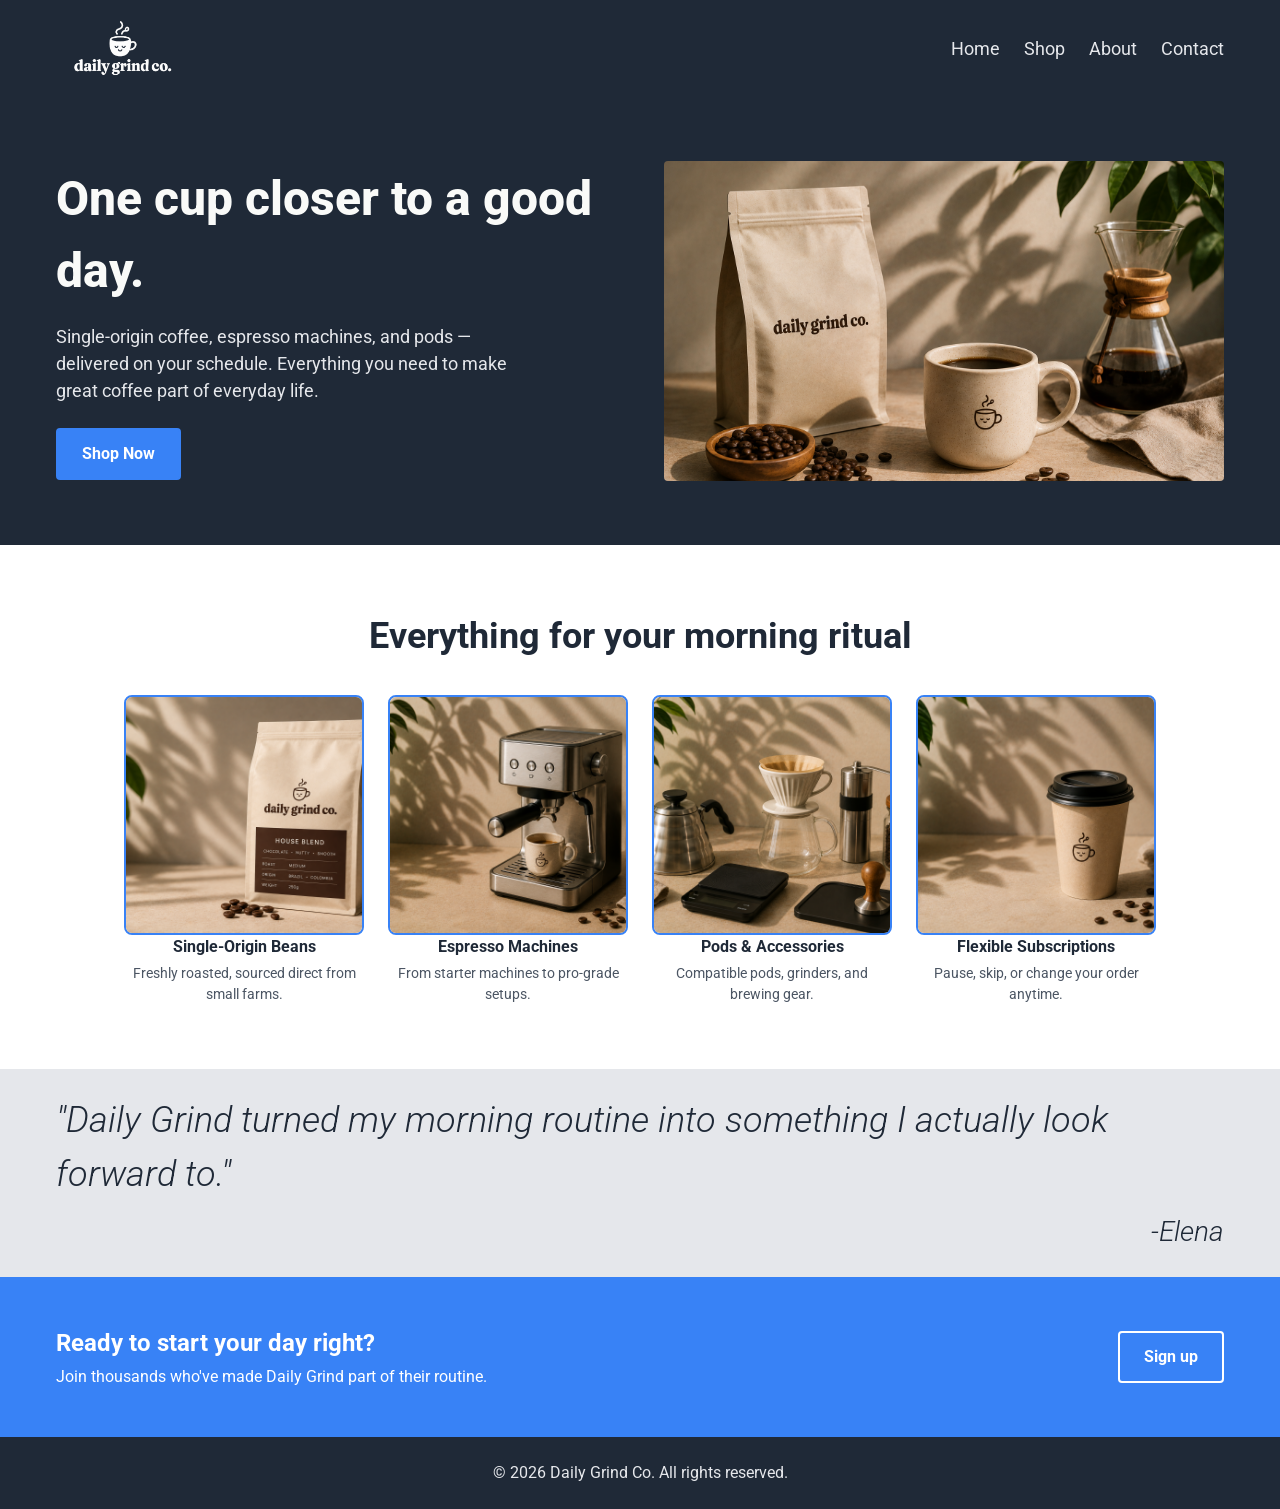
==== index.html @ 5344a770 "display pooter seperately on the bottom right corner of quote section." ====
<!doctype html>
<html lang="en">
  <head>
    <meta charset="UTF-8" />
    <meta name="viewport" content="width=device-width, initial-scale=1.0" />
    <title>Daily Grind Co.</title>
    <link rel="stylesheet" href="css/style.css" />
  </head>

  <body>
    <!-- Header -->
    <header class="site-header">
      <div class="container">
        <img src="images/logo.png" alt="Daily Grind Co." class="logo-img" />
        <nav class="site-nav">
          <ul>
            <li><a href="index.html">Home</a></li>
            <li><a href="shop.html">Shop</a></li>
            <li><a href="about.html">About</a></li>
            <li><a href="contact.html">Contact</a></li>
          </ul>
        </nav>
      </div>
    </header>

    <!-- Main Content -->
    <main class="site-main">
      <section class="hero">
        <div class="container hero-inner">
          <div class="hero-content">
            <h1>One cup closer to a good day.</h1>
            <p>
              Single-origin coffee, espresso machines, and pods — delivered on
              your schedule. Everything you need to make great coffee part of
              everyday life.
            </p>
            <a href="shop.html" class="btn">Shop Now</a>
          </div>
          <img
            src="images/banner.png"
            alt="A bag of Daily Grind Co. coffee beans beside a filled cup"
            class="hero-image"
          />
        </div>
      </section>

      <!-- Info / features -->
      <section class="info">
        <div class="container">
          <h2>Everything for your morning ritual</h2>
          <div class="info-cards">
            <div class="info-card">
              <img
                src="images/coffee-bag.png"
                alt="A bag of Daily Grind Co. single-origin coffee beans"
                class="info-card-box"
              />
              <h3>Single-Origin Beans</h3>
              <p>Freshly roasted, sourced direct from small farms.</p>
            </div>

            <div class="info-card">
              <img
                src="images/espresso-machine.png"
                alt="An espresso machine"
                class="info-card-box"
              />
              <h3>Espresso Machines</h3>
              <p>From starter machines to pro-grade setups.</p>
            </div>

            <div class="info-card">
              <img
                src="images/accessories.png"
                alt="Coffee accessories"
                class="info-card-box"
              />
              <h3>Pods &amp; Accessories</h3>
              <p>Compatible pods, grinders, and brewing gear.</p>
            </div>

            <div class="info-card">
              <img
                src="images/togocup.png"
                alt="Flexible subscription options"
                class="info-card-box"
              />
              <h3>Flexible Subscriptions</h3>
              <p>Pause, skip, or change your order anytime.</p>
            </div>
          </div>
        </div>
      </section>

      <!-- Quote / testimonial -->
      <section class="quote">
        <div class="container">
          <blockquote>
            "Daily Grind turned my morning routine into something I actually
            look forward to."
            <footer>-Elena</footer>
          </blockquote>
        </div>
      </section>

      <!-- Call to action banner -->
      <section class="cta">
        <div class="container cta-inner">
          <div class="cta-text">
            <h2>Ready to start your day right?</h2>
            <p>Join thousands who've made Daily Grind part of their routine.</p>
          </div>
          <a href="#" class="btn">Sign up</a>
        </div>
      </section>
    </main>

    <!-- Footer -->
    <footer class="site-footer">
      <div class="container">
        <p>&copy; 2026 Daily Grind Co. All rights reserved.</p>
      </div>
    </footer>
  </body>
</html>
---- css/style.css ----
@import url('fonts.css');

* {
  box-sizing: border-box;
  margin: 0;
  padding: 0;
}

body {
  font-family: 'Roboto', sans-serif;
  line-height: 1.5;
  color: #1f2937;
}

img {
  max-width: 100%;
  display: block;
}

a {
  color: inherit;
  text-decoration: none;
}

ul {
  list-style: none;
}

.container {
  max-width: 1200px;
  margin: 0 auto;
  padding: 0 16px;
}

.btn {
  display: inline-block;
  background-color: #3882f6;
  color: #ffffff;
  font-weight: 700;
  font-size: 16px;
  padding: 12px 24px;
  border-radius: 4px;
  border: 2px solid #3882f6;
}

/* header */

.site-header {
  background-color: #1f2937;
  color: #f9faf8;
  padding: 16px 0;
}

.site-header .container {
  display: flex;
  align-items: center;
  justify-content: space-between;
}

.site-nav ul {
  display: flex;
  gap: 24px;
}

.site-nav a {
  font-size: 18px;
  color: #e5e7eb;
}

.logo-img {
  height: 65px;
  width: auto;
}

/* Hero */

.hero {
  background-color: #1f2937;
  color: #f9faf8;
  padding: 64px 0;
}

.hero-inner {
  display: flex;
  align-items: center;
  gap: 48px;
}

.hero-content {
  flex: 1;
}

.hero-content h1 {
  font-size: 48px;
  font-weight: 800;
  color: #f9faf8;
  margin-bottom: 16px;
}

.hero-content p {
  font-size: 18px;
  color: #e5e7eb;
  max-width: 480px;
  margin-bottom: 24px;
}

.hero-image {
  flex: 1;
  width: 100%;
  height: 320px;
  object-fit: cover;
  border-radius: 4px;
}

/* Info / features */

.info {
  padding: 64px 0;
  text-align: center;
}

.info h2 {
  font-size: 36px;
  font-weight: 700;
  color: #1f2937;
  margin-bottom: 32px;
}

.info-cards {
  display: flex;
  justify-content: center;
  gap: 24px;
  flex-wrap: wrap;
}

.info-card {
  flex: 1 1 220px;
  max-width: 240px;
}

.info-card-box {
  width: 100%;
  aspect-ratio: 1;
  object-fit: cover;
  border: 2px solid #3882f6;
  border-radius: 8px;
}

.info-card h3 {
  font-size: 16px;
  font-weight: 700;
  margin-bottom: 4px;
}

.info-card p {
  font-size: 14px;
  color: #4b5563;
}

/* CTA banner */

.cta {
  background-color: #3882f6;
  color: #ffffff;
  padding: 48px 0;
}

.cta-inner {
  display: flex;
  align-items: center;
  justify-content: space-between;
  flex-wrap: wrap;
  gap: 24px;
}

.cta-text h2 {
  font-size: 24px;
  font-weight: 700;
  margin-bottom: 4px;
}

.cta-text p {
  font-size: 16px;
}

.cta .btn {
  background-color: transparent;
  border: 2px solid #ffffff;
  color: #ffffff;
}

/* quote */
.quote {
  background-color: #e5e7eb;
}
blockquote {
  font-size: 36px;
  font-style: italic;
  font-weight: 300;
  color: #1f2937;
  padding: 24px 0;
  margin: 0;
}
.quote .container {
  display: flex;
  flex-direction: column;
}
blockquote footer {
  font-size: 28px;
  text-align: right;
  margin-top: 10px;
}

/* footer */

.site-footer {
  background-color: #1f2937;
  color: #e5e7eb;
  padding: 24px 0;
  text-align: center;
}
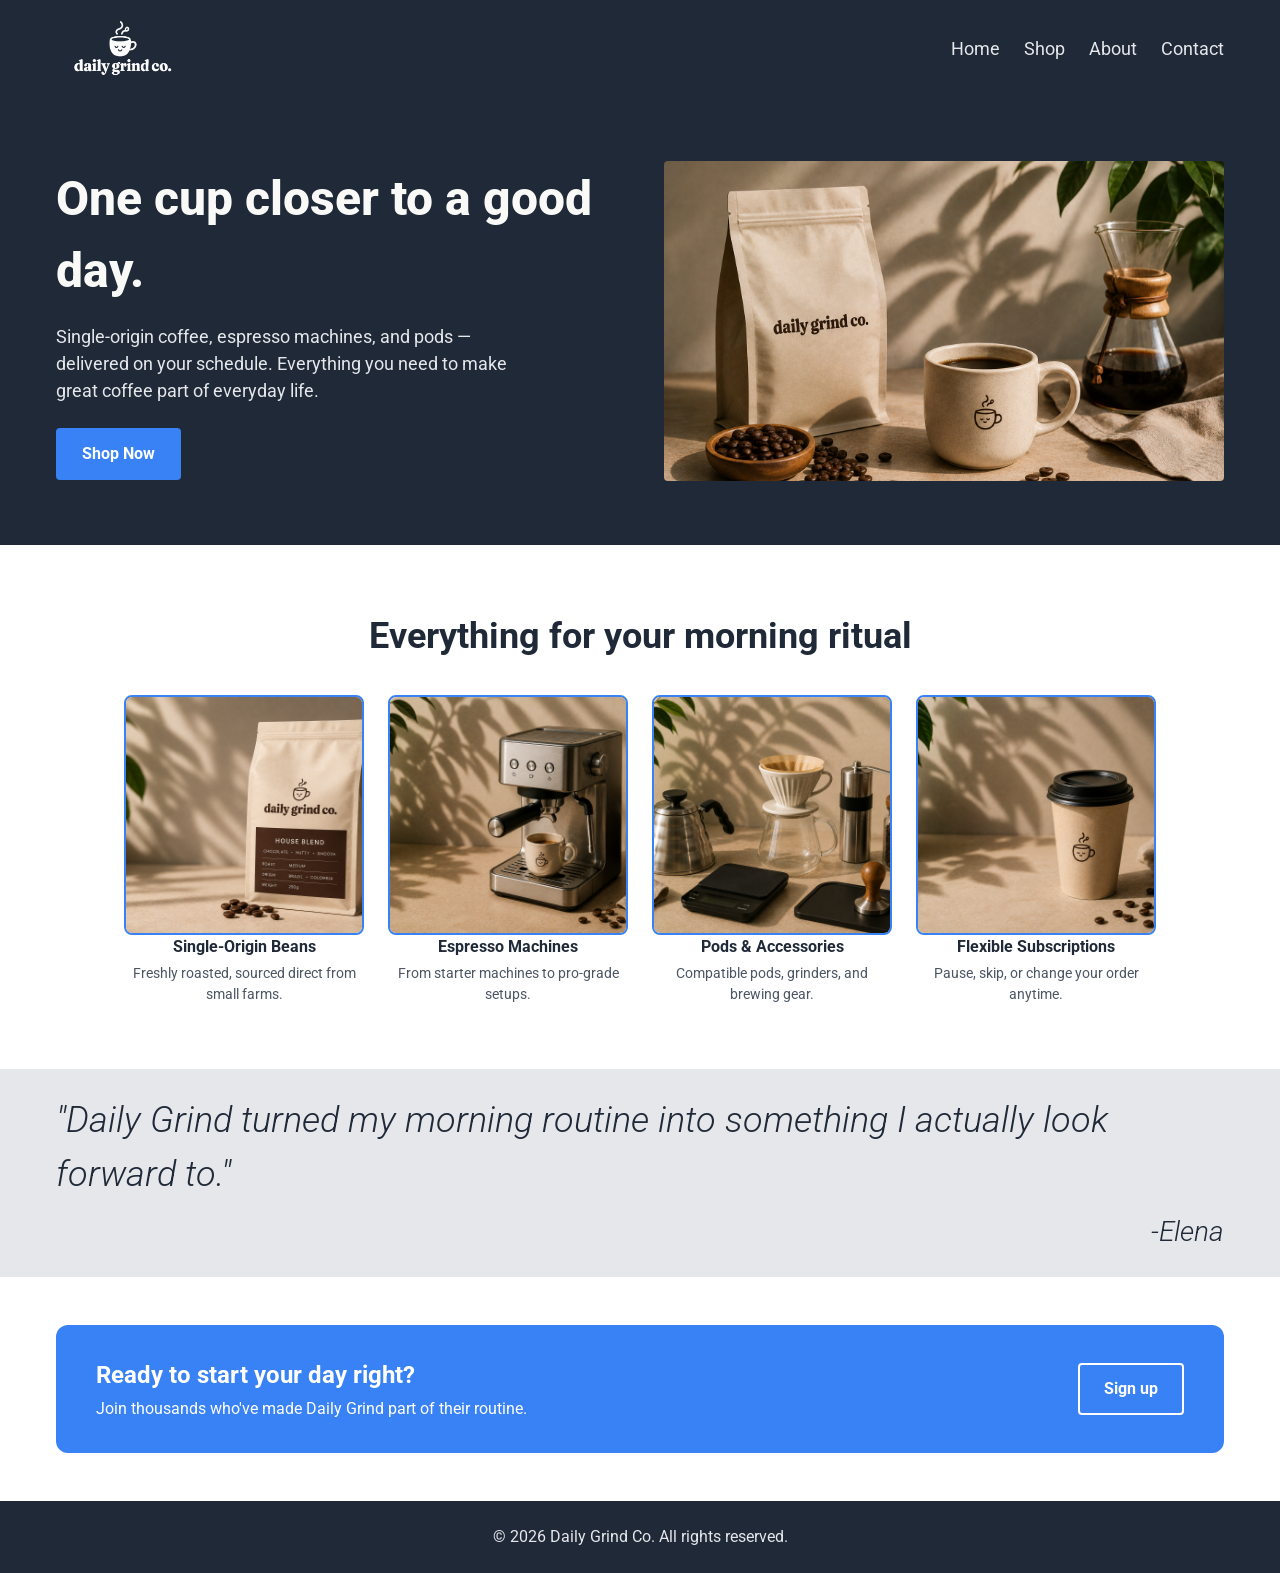
==== commit 1612da9c: "Update cta section to match style requirement" ====
--- a/index.html
+++ b/index.html
@@ -105,12 +105,14 @@
 
       <!-- Call to action banner -->
       <section class="cta">
-        <div class="container cta-inner">
-          <div class="cta-text">
-            <h2>Ready to start your day right?</h2>
-            <p>Join thousands who've made Daily Grind part of their routine.</p>
-          </div>
-          <a href="#" class="btn">Sign up</a>
+        <div class="container">
+            <div class="cta-box">
+                <div class="cta-text">
+                    <h2>Ready to start your day right?</h2>
+                    <p>Join thousands who've made Daily Grind part of their routine.</p>
+                </div>
+                <a href="#" class="btn">Sign up</a>
+            </div>
         </div>
       </section>
     </main>
--- a/css/style.css
+++ b/css/style.css
@@ -160,12 +160,14 @@
 /* CTA banner */
 
 .cta {
+  padding: 48px 0;
+}
+
+.cta-box {
   background-color: #3882f6;
   color: #ffffff;
-  padding: 48px 0;
-}
-
-.cta-inner {
+  border-radius: 12px;
+  padding: 32px 40px;
   display: flex;
   align-items: center;
   justify-content: space-between;
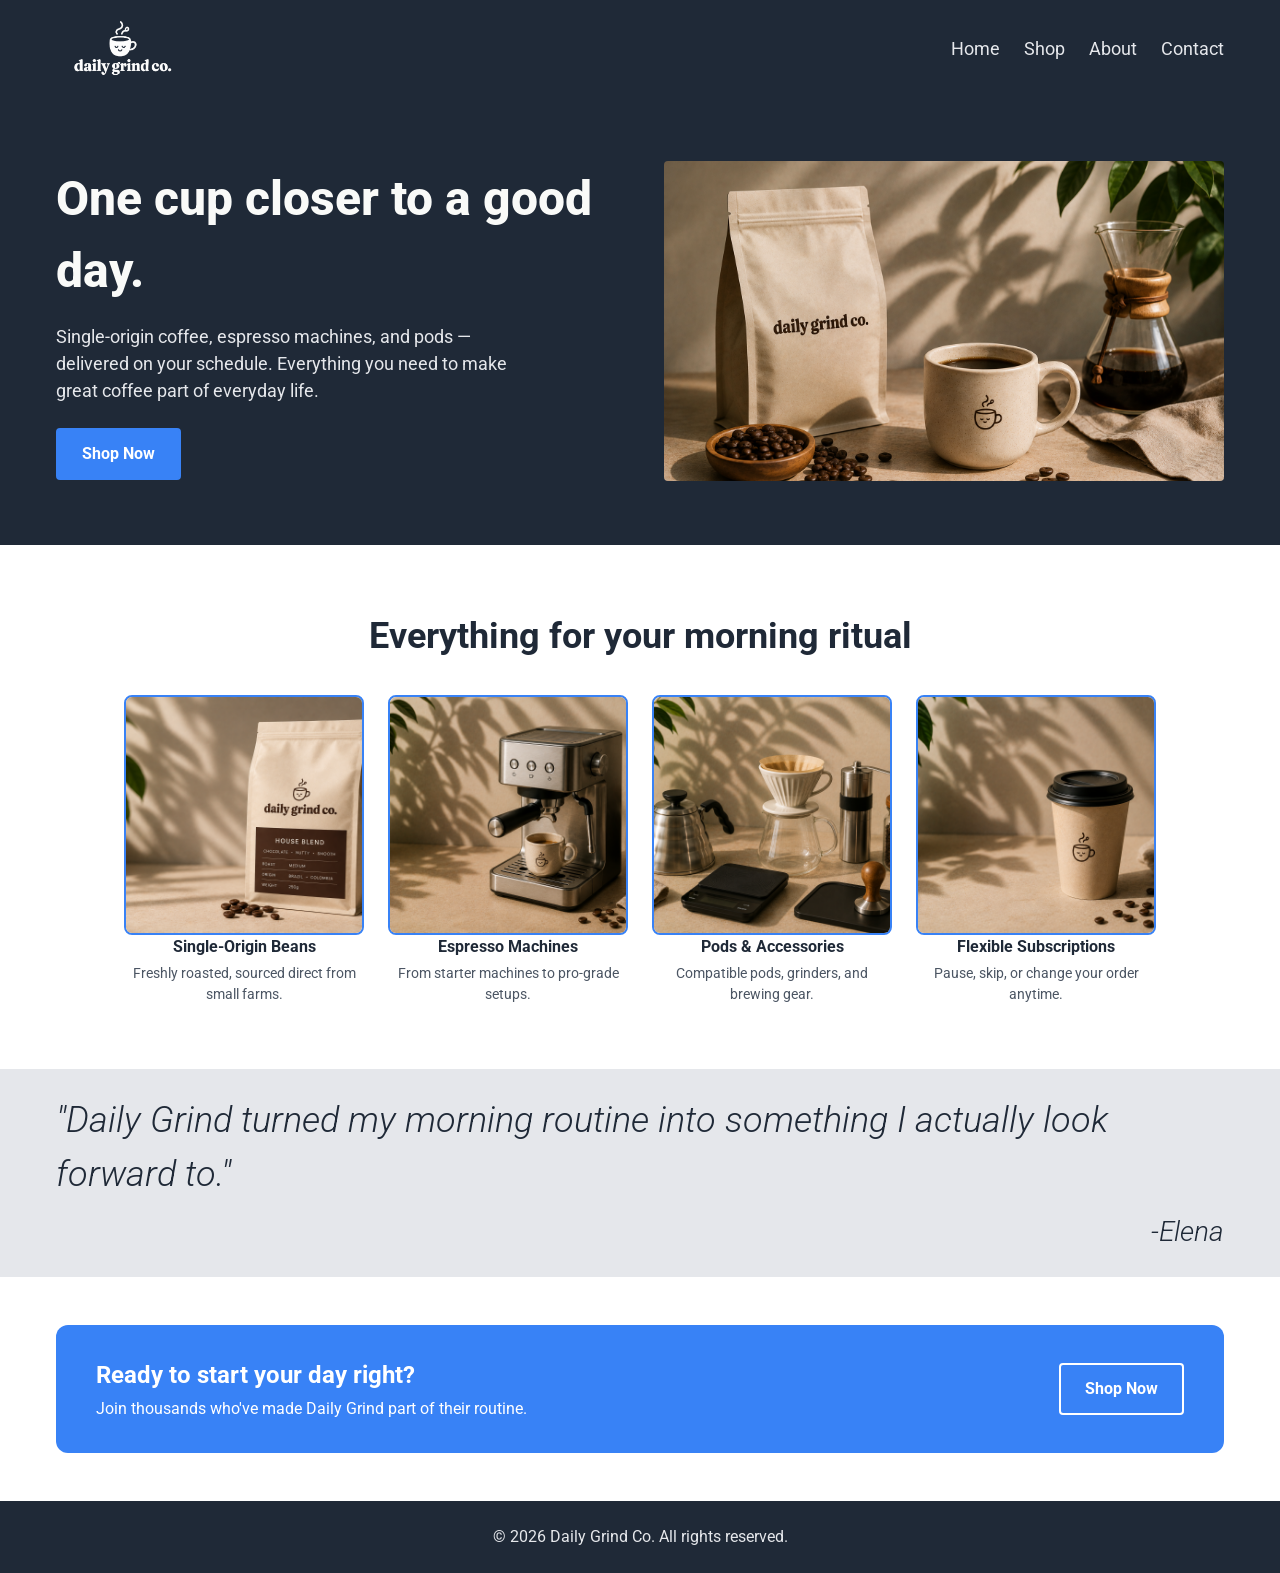
==== commit 6e9bf3e3: "Shop Page created - banner + intro - initial product grid" ====
--- a/index.html
+++ b/index.html
@@ -111,7 +111,7 @@
                     <h2>Ready to start your day right?</h2>
                     <p>Join thousands who've made Daily Grind part of their routine.</p>
                 </div>
-                <a href="#" class="btn">Sign up</a>
+                <a href="#shop.html" class="btn">Shop Now</a>
             </div>
         </div>
       </section>
--- a/css/style.css
+++ b/css/style.css
@@ -213,6 +213,21 @@
   margin-top: 10px;
 }
 
+/* shop page css */
+
+.page-intro {
+  padding: 48px 0;
+  text-align: center;
+}
+
+.page-intro h1 {
+  font-size: 36px;
+  font-weight: 700;
+}
+
+.products .info-cards {
+  padding-bottom: 48px;
+}
 /* footer */
 
 .site-footer {
@@ -221,3 +236,165 @@
   padding: 24px 0;
   text-align: center;
 }
+
+/* css for about page */
+
+/* Active nav link */
+.site-nav a.active {
+  color: #ffffff;
+  border-bottom: 2px solid #3882f6;
+}
+
+/* About hero */
+
+.about-hero {
+  background-color: #1f2937;
+  color: #f9faf8;
+  padding: 64px 0;
+}
+
+.about-hero-inner {
+  display: flex;
+  align-items: center;
+  gap: 48px;
+}
+
+.about-hero-content {
+  flex: 1;
+}
+
+.about-hero-content h1 {
+  font-size: 48px;
+  font-weight: 800;
+  color: #f9faf8;
+  margin-bottom: 16px;
+}
+
+.about-hero-content p {
+  font-size: 18px;
+  color: #e5e7eb;
+  max-width: 480px;
+}
+
+.about-hero-image {
+  flex: 1;
+  width: 100%;
+  height: 320px;
+  object-fit: cover;
+  border-radius: 4px;
+}
+
+/* Story */
+
+.story {
+  padding: 64px 0;
+}
+
+.story-inner {
+  display: flex;
+  align-items: center;
+  gap: 48px;
+}
+
+.story-content {
+  flex: 1;
+}
+
+.story-content h2 {
+  font-size: 36px;
+  font-weight: 700;
+  color: #1f2937;
+  margin-bottom: 16px;
+}
+
+.story-content p {
+  font-size: 16px;
+  color: #4b5563;
+  margin-bottom: 16px;
+}
+
+.story-content p:last-child {
+  margin-bottom: 0;
+}
+
+/* Values */
+
+.values {
+  background-color: #e5e7eb;
+  padding: 64px 0;
+  text-align: center;
+}
+
+.values h2 {
+  font-size: 36px;
+  font-weight: 700;
+  color: #1f2937;
+  margin-bottom: 32px;
+}
+
+.values-cards {
+  display: flex;
+  justify-content: center;
+  gap: 24px;
+  flex-wrap: wrap;
+}
+
+.values-card {
+  flex: 1 1 220px;
+  max-width: 260px;
+  background-color: #ffffff;
+  border-radius: 8px;
+  padding: 24px;
+}
+
+.values-card h3 {
+  font-size: 18px;
+  font-weight: 700;
+  color: #1f2937;
+  margin-bottom: 8px;
+}
+
+.values-card p {
+  font-size: 14px;
+  color: #4b5563;
+}
+
+/* Team */
+
+.team {
+  padding: 64px 0;
+  text-align: center;
+}
+
+.team h2 {
+  font-size: 36px;
+  font-weight: 700;
+  color: #1f2937;
+  margin-bottom: 32px;
+}
+
+.team-members {
+  display: flex;
+  justify-content: center;
+  gap: 32px;
+  flex-wrap: wrap;
+}
+
+.team-member {
+  flex: 1 1 200px;
+  max-width: 220px;
+}
+
+.team-member h3 {
+  font-size: 16px;
+  font-weight: 700;
+  color: #1f2937;
+  margin-bottom: 2px;
+}
+
+.team-member p {
+  font-size: 14px;
+  color: #4b5563;
+}
+
+/* contact page */
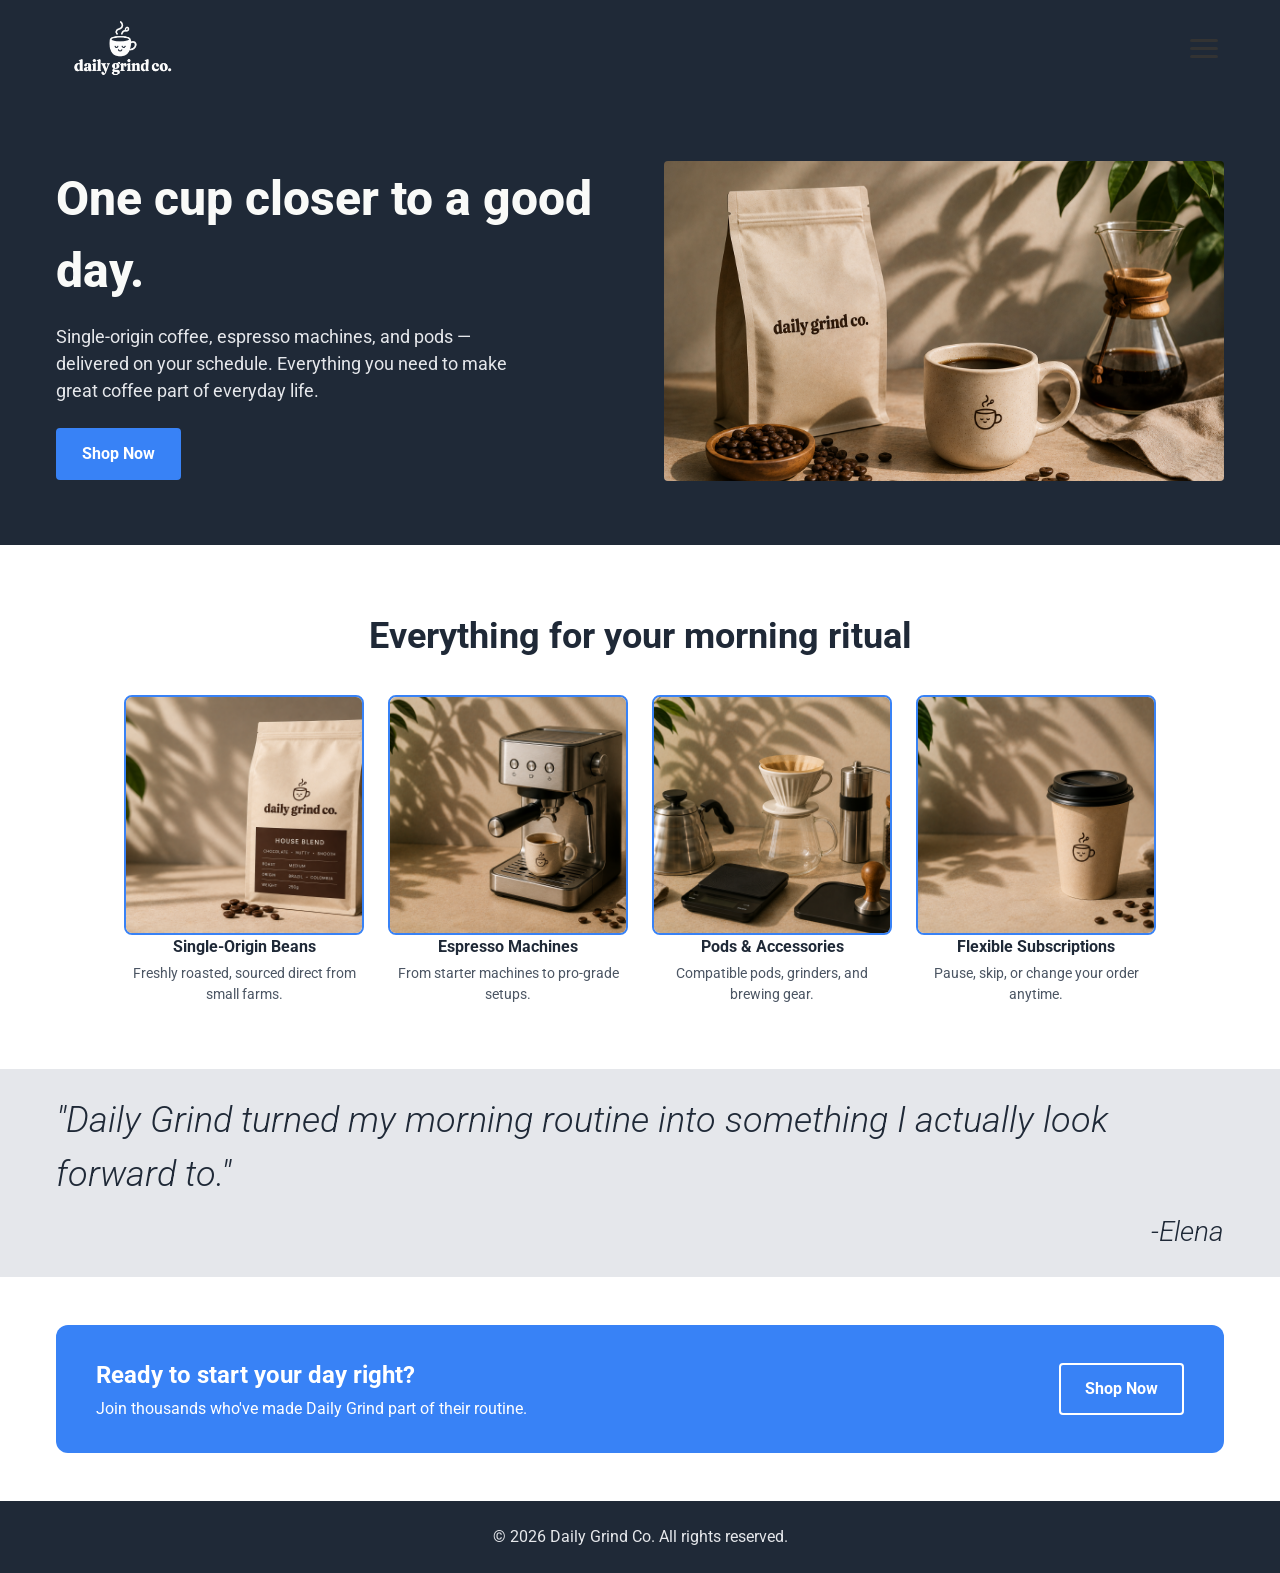
==== commit 68bb9c3d: "Burger menu added to pages" ====
--- a/index.html
+++ b/index.html
@@ -11,7 +11,29 @@
     <!-- Header -->
     <header class="site-header">
       <div class="container">
-        <img src="images/logo.png" alt="Daily Grind Co." class="logo-img" />
+        <!-- <img src="images/logo.png" alt="Daily Grind Co." class="logo-img" /> -->
+        <a href="index.html">
+          <picture>
+            <source
+              media="(max-width: 768px)"
+              srcset="images/coffee-bag-logo.png"
+            />
+            <source media="(min-width: 769px)" srcset="images/logo.png" />
+            <img src="images/logo.png" alt="Daily Grind Co." class="logo-img" />
+          </picture>
+        </a>
+
+        <!-- Pure HTML/CSS Burger Toggle -->
+        <input
+          type="checkbox"
+          id="nav-toggle"
+          class="nav-toggle"
+          aria-label="Toggle navigation menu"
+        />
+        <label for="nav-toggle" class="nav-toggle-label">
+          <span></span>
+        </label>
+
         <nav class="site-nav">
           <ul>
             <li><a href="index.html">Home</a></li>
@@ -106,13 +128,15 @@
       <!-- Call to action banner -->
       <section class="cta">
         <div class="container">
-            <div class="cta-box">
-                <div class="cta-text">
-                    <h2>Ready to start your day right?</h2>
-                    <p>Join thousands who've made Daily Grind part of their routine.</p>
-                </div>
-                <a href="#shop.html" class="btn">Shop Now</a>
+          <div class="cta-box">
+            <div class="cta-text">
+              <h2>Ready to start your day right?</h2>
+              <p>
+                Join thousands who've made Daily Grind part of their routine.
+              </p>
             </div>
+            <a href="shop.html" class="btn">Shop Now</a>
+          </div>
         </div>
       </section>
     </main>
--- a/css/style.css
+++ b/css/style.css
@@ -51,25 +51,109 @@
   padding: 16px 0;
 }
 
+/* Container layout setup */
 .site-header .container {
   display: flex;
   align-items: center;
   justify-content: space-between;
+  position: relative;
+}
+
+/* Burger Menu Dropdown / Overlay */
+.site-nav {
+  position: absolute;
+  top: 100%;
+  left: 0;
+  right: 0;
+  background-color: #ffffff;
+  max-height: 0;
+  overflow: hidden;
+  transition: max-height 0.35s ease-out;
+  box-shadow: 0 4px 6px rgba(0, 0, 0, 0.1);
 }
 
 .site-nav ul {
   display: flex;
   gap: 24px;
+  list-style: none;
+  margin: 0;
+  padding: 1rem 0;
+  flex-direction: column;
+  align-items: center;
 }
 
 .site-nav a {
+  text-decoration: none;
+  font-weight: 600;
   font-size: 18px;
   color: #e5e7eb;
+}
+
+/* Open menu when checkbox is checked */
+.nav-toggle:checked ~ .site-nav {
+  max-height: 300px; /* Adjust according to contents */
 }
 
 .logo-img {
   height: 65px;
   width: auto;
+}
+
+/* Hide the checkbox */
+.nav-toggle {
+  display: none;
+}
+
+/* Burger Icon Styling */
+.nav-toggle-label {
+  display: flex;
+  align-items: center;
+  justify-content: center;
+  width: 40px;
+  height: 40px;
+  cursor: pointer;
+  z-index: 1000;
+}
+
+.nav-toggle-label span,
+.nav-toggle-label span::before,
+.nav-toggle-label span::after {
+  display: block;
+  background: #333; /* Icon line color */
+  height: 3px;
+  width: 28px;
+  border-radius: 2px;
+  position: relative;
+  transition: all 0.3s ease-in-out;
+}
+
+.nav-toggle-label span::before,
+.nav-toggle-label span::after {
+  content: '';
+  position: absolute;
+}
+
+.nav-toggle-label span::before {
+  bottom: 8px;
+}
+
+.nav-toggle-label span::after {
+  top: 8px;
+}
+
+/* Transform icon to 'X' when checked */
+.nav-toggle:checked ~ .nav-toggle-label span {
+  background: transparent;
+}
+
+.nav-toggle:checked ~ .nav-toggle-label span::before {
+  bottom: 0;
+  transform: rotate(45deg);
+}
+
+.nav-toggle:checked ~ .nav-toggle-label span::after {
+  top: 0;
+  transform: rotate(-45deg);
 }
 
 /* Hero */
@@ -385,6 +469,15 @@
   max-width: 220px;
 }
 
+.team-photo {
+  width: 100%;
+  aspect-ratio: 1;
+  object-fit: cover;
+  border-radius: 50%;
+  border: 2px solid #3882f6;
+  margin-bottom: 12px;
+}
+
 .team-member h3 {
   font-size: 16px;
   font-weight: 700;
@@ -398,3 +491,59 @@
 }
 
 /* contact page */
+
+/* mobile version */
+/* Mobile Screen (up to 375px) */
+@media screen and (max-width: 375px) {
+  .site-nav ul {
+    gap: 1rem;
+    padding: 0.75rem 0;
+  }
+}
+
+/* Tablet Screen (768px wide) */
+@media (max-width: 767px) {
+  .site-nav a {
+    font-size: 1.25rem;
+  }
+
+  .hero-inner {
+    flex-direction: column;
+    align-items: stretch;
+  }
+
+  .hero-content h1 {
+    font-size: 32px;
+  }
+
+  .hero-content p {
+    max-width: 100%;
+  }
+
+  .hero-image {
+    height: 220px;
+  }
+
+  blockquote {
+    font-size: 24px;
+  }
+
+  blockquote footer {
+    font-size: 18px;
+  }
+
+  .info-card {
+    text-align: center;
+  }
+}
+
+/* Desktop Screen (1200px or wider) */
+@media screen and (min-width: 1200px) {
+  .site-nav {
+    /* Retains burger menu style across desktop as requested */
+    max-width: 300px;
+    left: auto;
+    right: 0;
+    border-radius: 8px;
+  }
+}
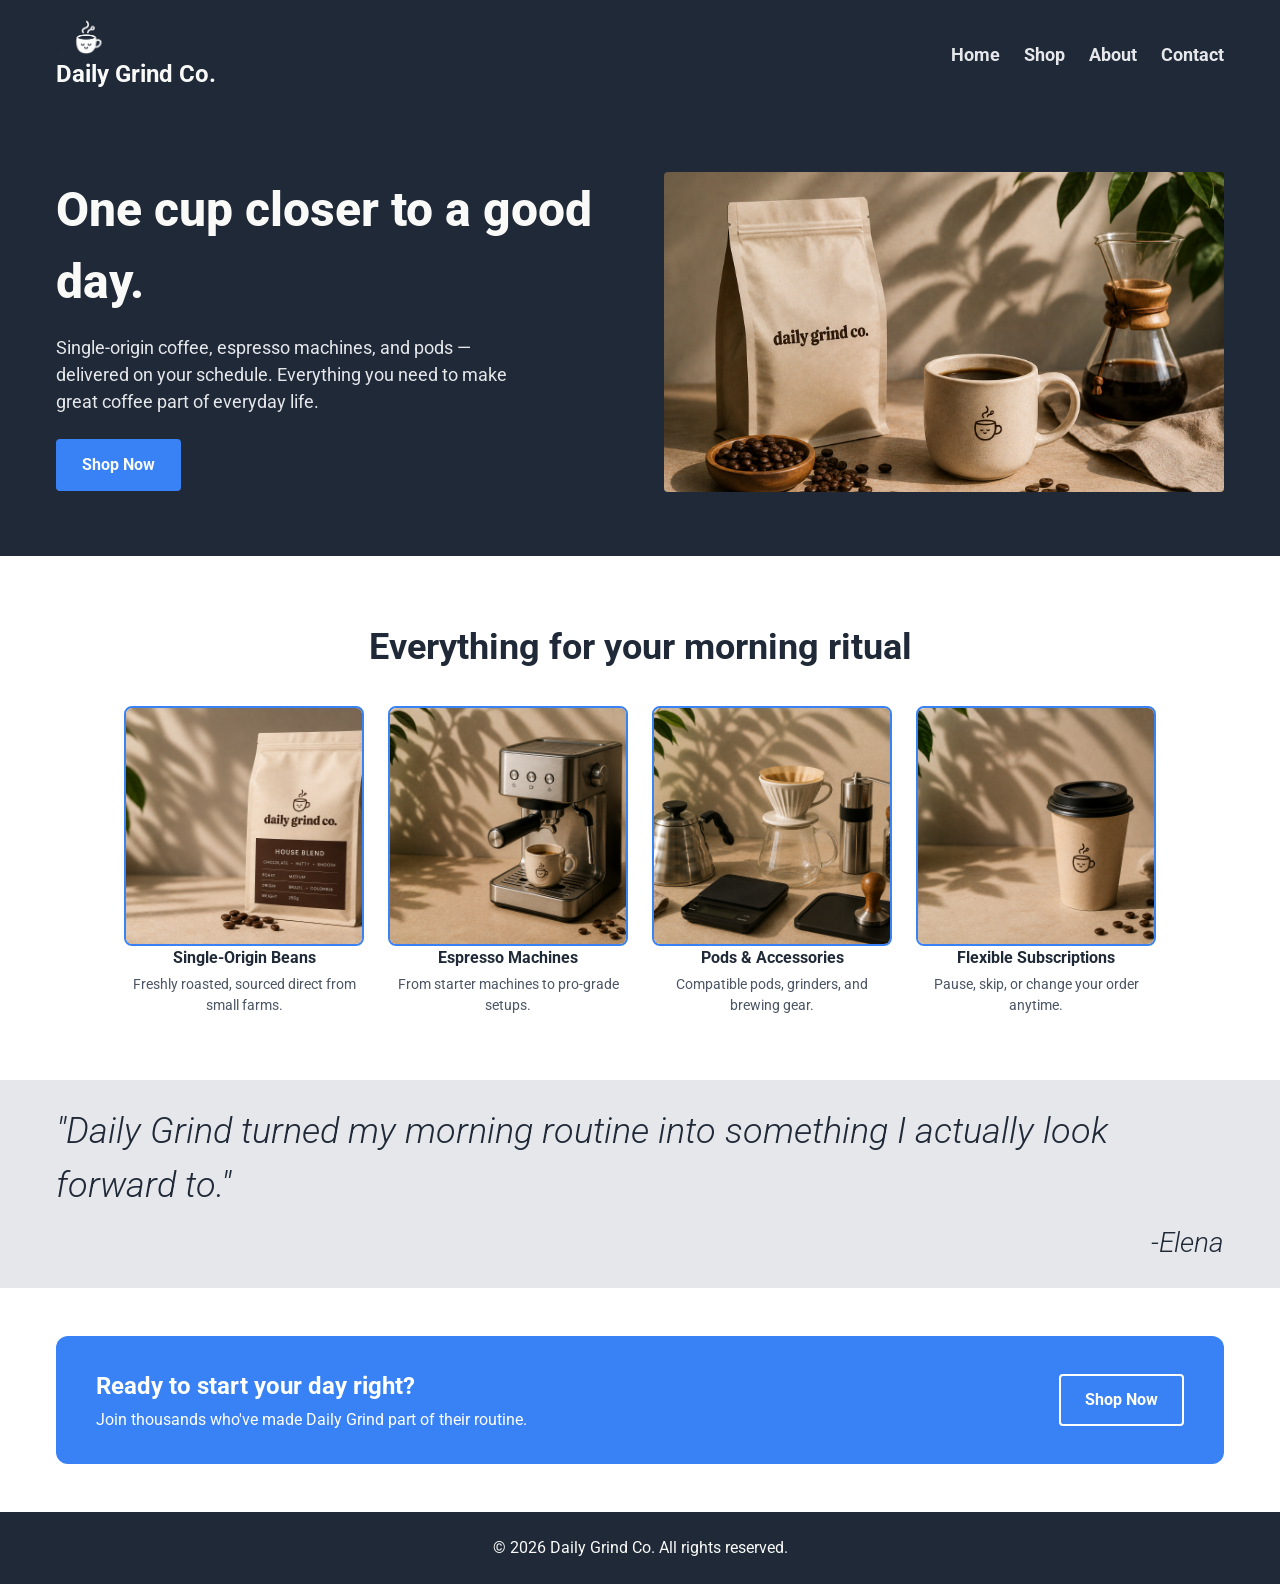
==== commit e14033f0: "Update style to match client requirements" ====
--- a/index.html
+++ b/index.html
@@ -11,16 +11,13 @@
     <!-- Header -->
     <header class="site-header">
       <div class="container">
-        <!-- <img src="images/logo.png" alt="Daily Grind Co." class="logo-img" /> -->
         <a href="index.html">
           <picture>
-            <source
-              media="(max-width: 768px)"
-              srcset="images/coffee-bag-logo.png"
-            />
+            <source media="(max-width: 768px)" srcset="images/coffee-bag-logo.png"/>
             <source media="(min-width: 769px)" srcset="images/logo.png" />
             <img src="images/logo.png" alt="Daily Grind Co." class="logo-img" />
           </picture>
+          <span class="logo-text">Daily Grind Co.</span>
         </a>
 
         <!-- Pure HTML/CSS Burger Toggle -->
--- a/css/style.css
+++ b/css/style.css
@@ -35,7 +35,7 @@
 .btn {
   display: inline-block;
   background-color: #3882f6;
-  color: #ffffff;
+  color: #f9faf8;
   font-weight: 700;
   font-size: 16px;
   padding: 12px 24px;
@@ -51,6 +51,24 @@
   padding: 16px 0;
 }
 
+.logo {
+  display: flex;
+  align-items: center;
+  gap: 8px;
+}
+
+.logo-img {
+  height: 40px;
+  width: auto;
+}
+
+.logo-text {
+  font-size: 24px;
+  font-weight: 700;
+  color: #f9faf8;
+  font-family: 'Roboto', sans-serif;
+}
+
 /* Container layout setup */
 .site-header .container {
   display: flex;
@@ -61,15 +79,7 @@
 
 /* Burger Menu Dropdown / Overlay */
 .site-nav {
-  position: absolute;
-  top: 100%;
-  left: 0;
-  right: 0;
-  background-color: #ffffff;
-  max-height: 0;
-  overflow: hidden;
-  transition: max-height 0.35s ease-out;
-  box-shadow: 0 4px 6px rgba(0, 0, 0, 0.1);
+  display: block;
 }
 
 .site-nav ul {
@@ -77,9 +87,6 @@
   gap: 24px;
   list-style: none;
   margin: 0;
-  padding: 1rem 0;
-  flex-direction: column;
-  align-items: center;
 }
 
 .site-nav a {
@@ -90,14 +97,15 @@
 }
 
 /* Open menu when checkbox is checked */
-.nav-toggle:checked ~ .site-nav {
-  max-height: 300px; /* Adjust according to contents */
-}
-
-.logo-img {
+.nav-toggle:checked~.site-nav {
+  max-height: 300px;
+  /* Adjust according to contents */
+}
+
+/* .logo-img {
   height: 65px;
   width: auto;
-}
+} */
 
 /* Hide the checkbox */
 .nav-toggle {
@@ -106,7 +114,7 @@
 
 /* Burger Icon Styling */
 .nav-toggle-label {
-  display: flex;
+  display: none;
   align-items: center;
   justify-content: center;
   width: 40px;
@@ -119,7 +127,8 @@
 .nav-toggle-label span::before,
 .nav-toggle-label span::after {
   display: block;
-  background: #333; /* Icon line color */
+  background: #fcf9f9;
+  /* Icon line color */
   height: 3px;
   width: 28px;
   border-radius: 2px;
@@ -142,16 +151,16 @@
 }
 
 /* Transform icon to 'X' when checked */
-.nav-toggle:checked ~ .nav-toggle-label span {
+.nav-toggle:checked~.nav-toggle-label span {
   background: transparent;
 }
 
-.nav-toggle:checked ~ .nav-toggle-label span::before {
+.nav-toggle:checked~.nav-toggle-label span::before {
   bottom: 0;
   transform: rotate(45deg);
 }
 
-.nav-toggle:checked ~ .nav-toggle-label span::after {
+.nav-toggle:checked~.nav-toggle-label span::after {
   top: 0;
   transform: rotate(-45deg);
 }
@@ -279,6 +288,7 @@
 .quote {
   background-color: #e5e7eb;
 }
+
 blockquote {
   font-size: 36px;
   font-style: italic;
@@ -287,10 +297,12 @@
   padding: 24px 0;
   margin: 0;
 }
+
 .quote .container {
   display: flex;
   flex-direction: column;
 }
+
 blockquote footer {
   font-size: 28px;
   text-align: right;
@@ -312,11 +324,12 @@
 .products .info-cards {
   padding-bottom: 48px;
 }
+
 /* footer */
 
 .site-footer {
   background-color: #1f2937;
-  color: #e5e7eb;
+  color: #f9faf8;
   padding: 24px 0;
   text-align: center;
 }
@@ -491,22 +504,68 @@
 }
 
 /* contact page */
-
-/* mobile version */
-/* Mobile Screen (up to 375px) */
-@media screen and (max-width: 375px) {
+.contact-form input,
+.contact-form textarea {
+  width: 100%;
+  max-width: 400px;
+  padding: 12px;
+  font-size: 16px;
+}
+
+/* Desktop version */
+@media screen and (min-width: 1024px) {
+  .site-nav {
+    position: static;
+    max-height: none;
+    overflow: visible;
+    background-color: transparent;
+    box-shadow: none;
+  }
+
   .site-nav ul {
+    flex-direction: row;
+    align-items: center;
+    padding: 0;
+  }
+
+  .nav-toggle-label {
+    display: none;
+  }
+}
+
+/* Mobile and tablet screens below 1024px */
+@media (max-width: 1023px) {
+  .site-nav {
+    position: absolute;
+    top: 100%;
+    right: 0;
+    width: 220px;
+    background-color: #ffffff;
+    max-height: 0;
+    overflow: hidden;
+    transition: max-height 0.35s ease-out;
+    box-shadow: 0 4px 6px rgba(0, 0, 0, 0.1);
+  }
+
+  .site-nav ul {
+    flex-direction: column;
+    align-items: center;
     gap: 1rem;
     padding: 0.75rem 0;
   }
-}
-
-/* Tablet Screen (768px wide) */
-@media (max-width: 767px) {
+
   .site-nav a {
     font-size: 1.25rem;
-  }
-
+    color: #1f2937;
+  }
+
+  .nav-toggle-label {
+    display: flex;
+  }
+}
+
+/* Mobile screens below 768px */
+@media (max-width: 767px) {
   .hero-inner {
     flex-direction: column;
     align-items: stretch;
@@ -524,6 +583,10 @@
     height: 220px;
   }
 
+  .quote {
+    margin: 0 16px;
+  }
+
   blockquote {
     font-size: 24px;
   }
@@ -535,15 +598,4 @@
   .info-card {
     text-align: center;
   }
-}
-
-/* Desktop Screen (1200px or wider) */
-@media screen and (min-width: 1200px) {
-  .site-nav {
-    /* Retains burger menu style across desktop as requested */
-    max-width: 300px;
-    left: auto;
-    right: 0;
-    border-radius: 8px;
-  }
-}
+}
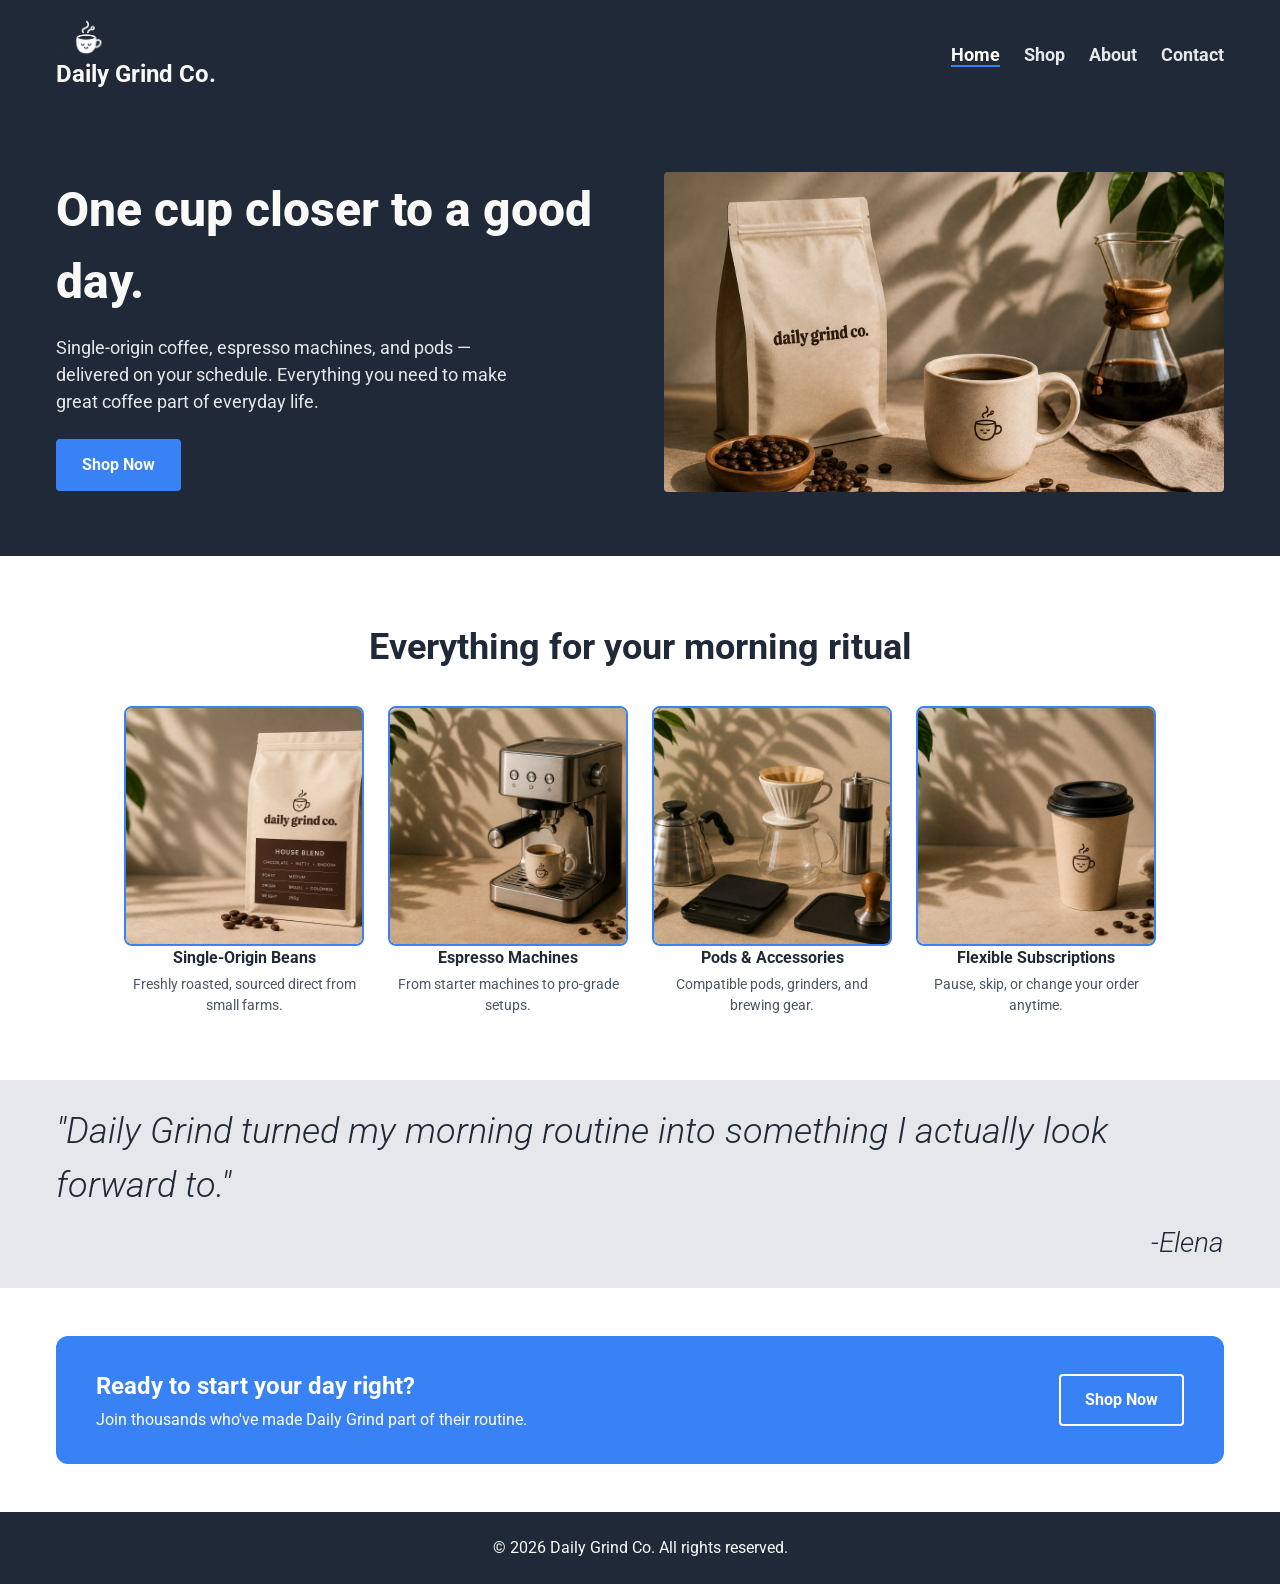
==== commit 02ddda7a: "Remove divs, add semantic HTML elements - remove divs where needed - use aria-current to mark nav pa" ====
--- a/index.html
+++ b/index.html
@@ -33,7 +33,7 @@
 
         <nav class="site-nav">
           <ul>
-            <li><a href="index.html">Home</a></li>
+            <li><a href="index.html" class="active" aria-current="page">Home</a></li>
             <li><a href="shop.html">Shop</a></li>
             <li><a href="about.html">About</a></li>
             <li><a href="contact.html">Contact</a></li>
@@ -68,7 +68,7 @@
         <div class="container">
           <h2>Everything for your morning ritual</h2>
           <div class="info-cards">
-            <div class="info-card">
+            <article class="info-card">
               <img
                 src="images/coffee-bag.png"
                 alt="A bag of Daily Grind Co. single-origin coffee beans"
@@ -76,9 +76,9 @@
               />
               <h3>Single-Origin Beans</h3>
               <p>Freshly roasted, sourced direct from small farms.</p>
-            </div>
+            </article>
 
-            <div class="info-card">
+            <article class="info-card">
               <img
                 src="images/espresso-machine.png"
                 alt="An espresso machine"
@@ -86,9 +86,9 @@
               />
               <h3>Espresso Machines</h3>
               <p>From starter machines to pro-grade setups.</p>
-            </div>
+            </article>
 
-            <div class="info-card">
+            <article class="info-card">
               <img
                 src="images/accessories.png"
                 alt="Coffee accessories"
@@ -96,9 +96,9 @@
               />
               <h3>Pods &amp; Accessories</h3>
               <p>Compatible pods, grinders, and brewing gear.</p>
-            </div>
+            </article>
 
-            <div class="info-card">
+            <article class="info-card">
               <img
                 src="images/togocup.png"
                 alt="Flexible subscription options"
@@ -106,7 +106,7 @@
               />
               <h3>Flexible Subscriptions</h3>
               <p>Pause, skip, or change your order anytime.</p>
-            </div>
+            </article>
           </div>
         </div>
       </section>
--- a/css/style.css
+++ b/css/style.css
@@ -311,12 +311,12 @@
 
 /* shop page css */
 
-.page-intro {
+.products-banner {
   padding: 48px 0;
   text-align: center;
 }
 
-.page-intro h1 {
+.products-banner h2 {
   font-size: 36px;
   font-weight: 700;
 }
